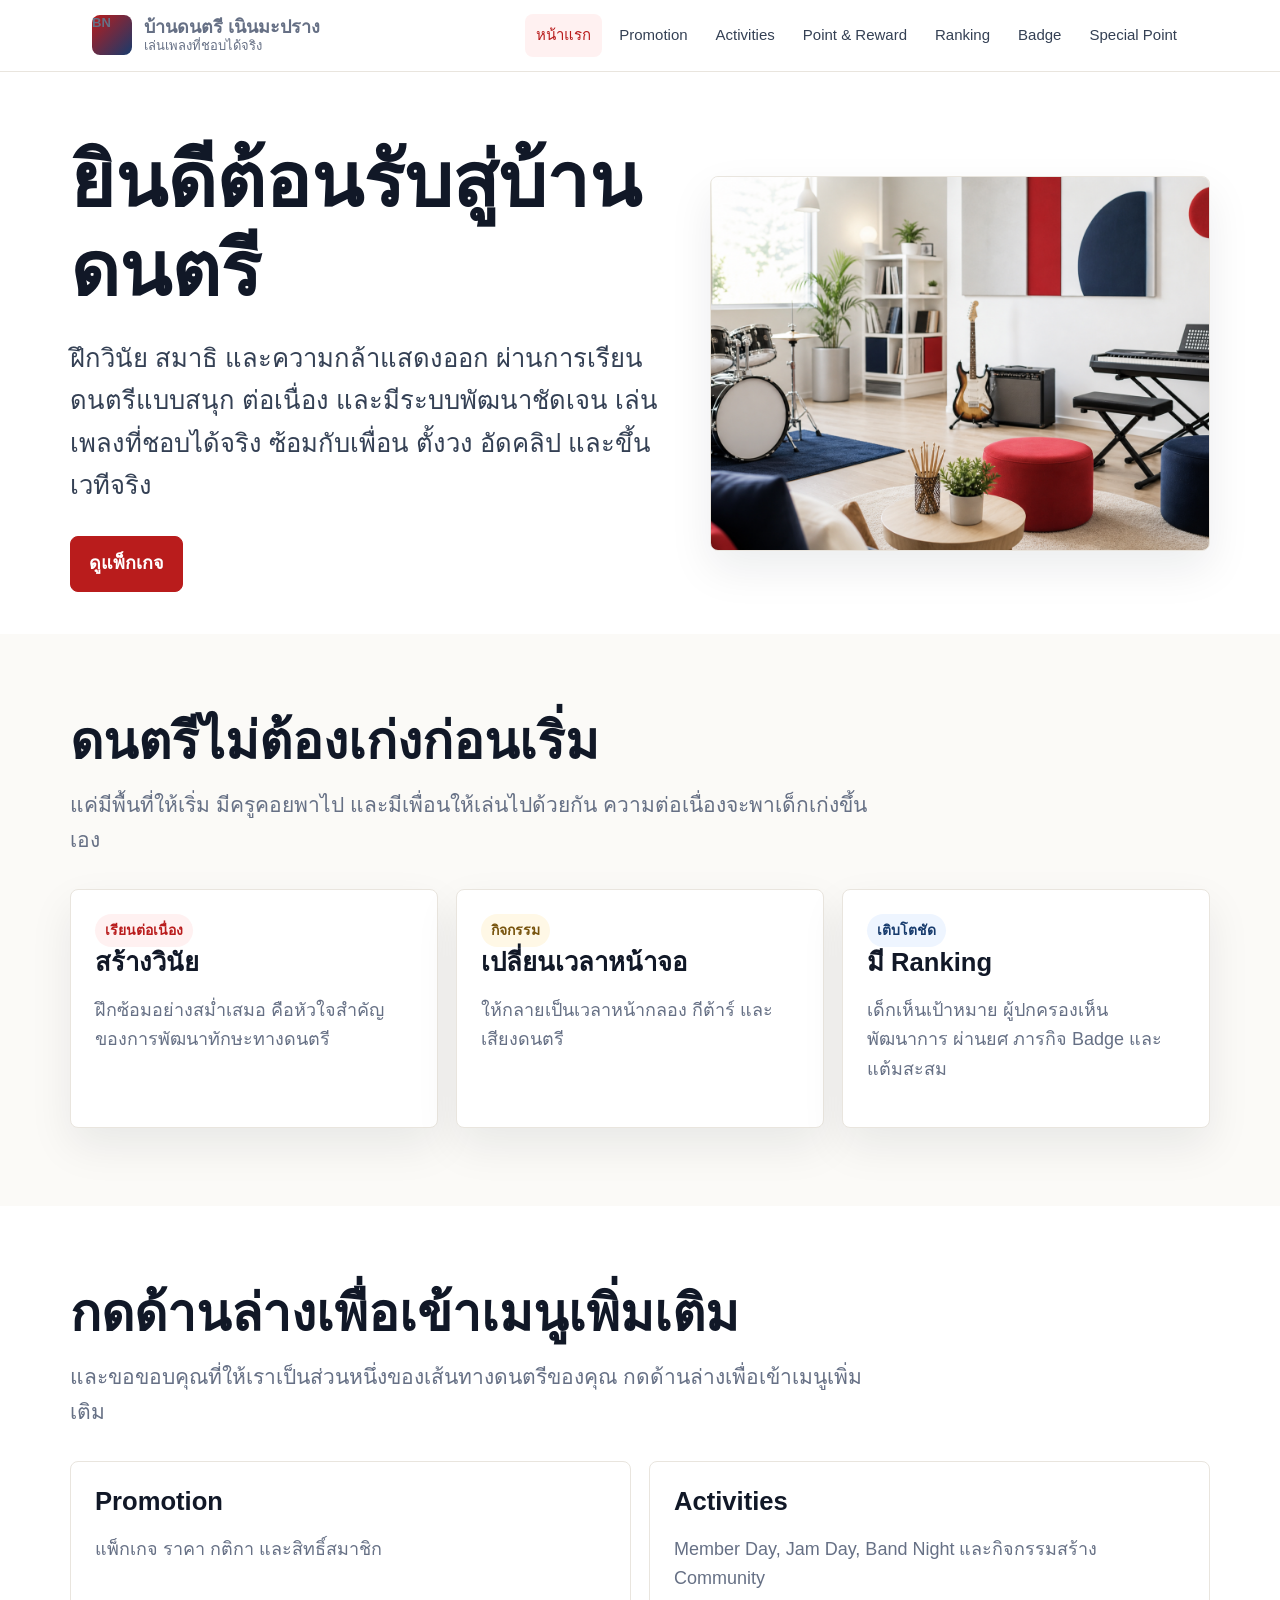
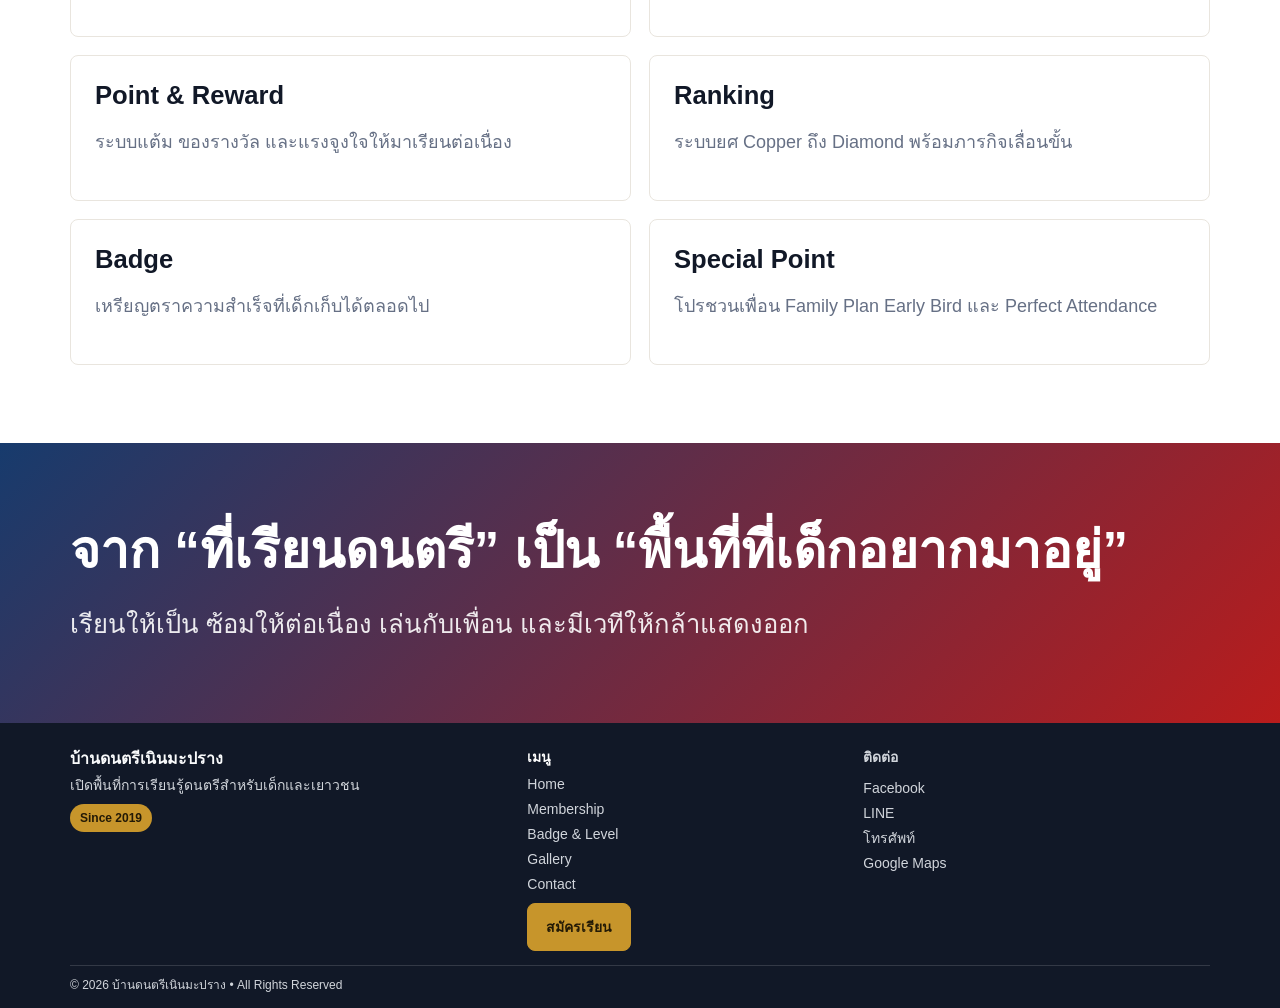
==== index.html @ 653e2a2e "Add files via upload" ====
﻿<!doctype html>
<html lang="th">
  <head>
    <meta charset="utf-8">
    <meta name="viewport" content="width=device-width, initial-scale=1">
    <title>บ้านดนตรี เนินมะปราง | พื่นที่ดีดีสำหรับเด็กๆ </title>
    <meta name="description" content="เรียน ซ้อม เล่นจริง ขึ้นเวทีจริง ในที่เดียว ระบบสมาชิกบ้านดนตรี เนินมะปราง">
    <link rel="stylesheet" href="assets/styles.css">
  </head>
  <body>
    <header class="site-header">
      <nav class="nav" aria-label="เมนูหลัก">
        <a class="brand" href="index.html">
          <span class="brand-mark">BN</span>
          <span><strong>บ้านดนตรี เนินมะปราง</strong><span>เล่นเพลงที่ชอบได้จริง</span></span>
        </a>
        <button class="nav-toggle" type="button" aria-label="เปิดเมนู" aria-expanded="false">☰</button>
        <div class="nav-links">
          <a class="active" href="index.html">หน้าแรก</a>
          <a href="promotion.html">Promotion</a>
          <a href="activities.html">Activities</a>
          <a href="point-reward.html">Point & Reward</a>
          <a href="ranking.html">Ranking</a>
          <a href="badge.html">Badge</a>
          <a href="special-point.html">Special Point</a>
        </div>
      </nav>
    </header>

    <main>
      <section class="hero">
        <div class="hero-grid">
          <div class="hero-copy">
            
            <h1>ยินดีต้อนรับสู่บ้านดนตรี</h1>
            <p class="lead">ฝึกวินัย สมาธิ และความกล้าแสดงออก
ผ่านการเรียนดนตรีแบบสนุก ต่อเนื่อง และมีระบบพัฒนาชัดเจน
เล่นเพลงที่ชอบได้จริง
ซ้อมกับเพื่อน ตั้งวง อัดคลิป และขึ้นเวทีจริง
</p>
            <div class="hero-actions">
              <a class="button" href="promotion.html">ดูแพ็กเกจ</a>
            </div>
          </div>
          <div class="hero-media">
            <img src="assets/music-room-hero.png" alt="ห้องดนตรีสว่างสะอาดพร้อมเครื่องดนตรีสำหรับเรียนและซ้อม">
          </div>
        </div>
      </section>

      <section class="section alt">
        <div class="container">
          <div class="section-head">
            <h2>ดนตรีไม่ต้องเก่งก่อนเริ่ม</h2>
            <p>แค่มีพื้นที่ให้เริ่ม มีครูคอยพาไป และมีเพื่อนให้เล่นไปด้วยกัน ความต่อเนื่องจะพาเด็กเก่งขึ้นเอง</p>
          </div>
          <div class="grid">
            <article class="card feature">
              <span class="tag red">เรียนต่อเนื่อง</span>
              <h3>สร้างวินัย</h3>
              <p>ฝึกซ้อมอย่างสม่ำเสมอ คือหัวใจสำคัญของการพัฒนาทักษะทางดนตรี</p>
            </article>
            <article class="card feature">
              <span class="tag gold">กิจกรรม</span>
              <h3>เปลี่ยนเวลาหน้าจอ</h3>
              <p>ให้กลายเป็นเวลาหน้ากลอง กีต้าร์ และเสียงดนตรี</p>
            </article>
            <article class="card feature">
              <span class="tag">เติบโตชัด</span>
              <h3>มี Ranking</h3>
              <p>เด็กเห็นเป้าหมาย ผู้ปกครองเห็นพัฒนาการ ผ่านยศ ภารกิจ Badge และแต้มสะสม</p>
            </article>
          </div>
        </div>
      </section>

      <section class="section">
        <div class="container">
          <div class="section-head">
            <h2>กดด้านล่างเพื่อเข้าเมนูเพิ่มเติม</h2>
            <p>และขอขอบคุณที่ให้เราเป็นส่วนหนึ่งของเส้นทางดนตรีของคุณ กดด้านล่างเพื่อเข้าเมนูเพิ่มเติม </p>
          </div>
          <div class="grid two">
            <a class="card" href="promotion.html"><h3>Promotion</h3><p>แพ็กเกจ ราคา กติกา และสิทธิ์สมาชิก</p></a>
            <a class="card" href="activities.html"><h3>Activities</h3><p>Member Day, Jam Day, Band Night และกิจกรรมสร้าง Community</p></a>
            <a class="card" href="point-reward.html"><h3>Point & Reward</h3><p>ระบบแต้ม ของรางวัล และแรงจูงใจให้มาเรียนต่อเนื่อง</p></a>
            <a class="card" href="ranking.html"><h3>Ranking</h3><p>ระบบยศ Copper ถึง Diamond พร้อมภารกิจเลื่อนขั้น</p></a>
            <a class="card" href="badge.html"><h3>Badge</h3><p>เหรียญตราความสำเร็จที่เด็กเก็บได้ตลอดไป</p></a>
            <a class="card" href="special-point.html"><h3>Special Point</h3><p>โปรชวนเพื่อน Family Plan Early Bird และ Perfect Attendance</p></a>
          </div>
        </div>
      </section>

      <section class="section quote-band">
        <div class="container">
          <h2>จาก “ที่เรียนดนตรี” เป็น “พื้นที่ที่เด็กอยากมาอยู่”</h2>
          <p class="lead">เรียนให้เป็น ซ้อมให้ต่อเนื่อง เล่นกับเพื่อน และมีเวทีให้กล้าแสดงออก</p>
        </div>
      </section>
    </main>

    <footer class="site-footer" id="contact-footer">
  <div class="footer-grid">
    <div class="footer-brand">
      <strong>บ้านดนตรีเนินมะปราง</strong>
      <p>เปิดพื้นที่การเรียนรู้ดนตรีสำหรับเด็กและเยาวชน</p>
      <span class="footer-since">Since 2019</span>
    </div>
    <div>
      <p class="footer-title">เมนู</p>
      <div class="footer-links">
        <a href="index.html">Home</a>
        <a href="promotion.html">Membership</a>
        <a href="ranking.html">Badge &amp; Level</a>
        <a href="activities.html">Gallery</a>
        <a href="#contact-footer">Contact</a>
      </div>
      <div class="footer-apply">
        <a class="button gold" href="promotion.html">สมัครเรียน</a>
      </div>
    </div>
    <div class="footer-contact">
      <p class="footer-title">ติดต่อ</p>
      <a href="#">Facebook</a>
      <a href="#">LINE</a>
      <a href="tel:">โทรศัพท์</a>
      <a href="#">Google Maps</a>
    </div>
  </div>
  <div class="footer-bottom">© 2026 บ้านดนตรีเนินมะปราง • All Rights Reserved</div>
</footer>
    <button class="to-top" type="button" aria-label="กลับขึ้นด้านบน">↑</button>
    <script src="assets/script.js"></script>
  </body>
</html>
---- assets/styles.css ----
:root {
  --white: #ffffff;
  --paper: #fbfaf7;
  --ink: #111827;
  --muted: #667085;
  --line: #e9e5de;
  --red: #b91c1c;
  --red-soft: #fff1f1;
  --gold: #c7952b;
  --gold-soft: #fff8e6;
  --blue: #173b6d;
  --blue-soft: #eef5ff;
  --shadow: 0 18px 44px rgba(17, 24, 39, 0.08);
  --radius: 8px;
  --max: 1140px;
}

* {
  box-sizing: border-box;
}

html {
  scroll-behavior: smooth;
}

body {
  margin: 0;
  color: var(--ink);
  background: var(--white);
  font-family: Tahoma, Arial, sans-serif;
  font-size: 18px;
  line-height: 1.65;
}

img {
  display: block;
  width: 100%;
  height: auto;
}

a {
  color: inherit;
  text-decoration: none;
}

.site-header {
  position: sticky;
  top: 0;
  z-index: 50;
  background: rgba(255, 255, 255, 0.94);
  border-bottom: 1px solid var(--line);
  backdrop-filter: blur(18px);
}

.nav {
  max-width: var(--max);
  margin: 0 auto;
  padding: 14px 22px;
  display: flex;
  align-items: center;
  justify-content: space-between;
  gap: 18px;
}

.brand {
  display: flex;
  align-items: center;
  gap: 12px;
  min-width: 230px;
}

.brand-mark {
  width: 40px;
  height: 40px;
  display: grid;
  place-items: center;
  color: var(--white);
  background: linear-gradient(135deg, var(--red), var(--blue));
  border-radius: 8px;
  font-weight: 700;
}

.brand strong {
  display: block;
  font-size: 18px;
  line-height: 1.2;
}

.brand span {
  display: block;
  color: var(--muted);
  font-size: 13px;
  line-height: 1.2;
}

.nav-toggle {
  display: none;
  width: 44px;
  height: 44px;
  border: 1px solid var(--line);
  background: var(--white);
  border-radius: var(--radius);
  font-size: 24px;
  cursor: pointer;
}

.nav-links {
  display: flex;
  align-items: center;
  justify-content: flex-end;
  gap: 6px;
  flex-wrap: wrap;
}

.nav-links a {
  padding: 9px 11px;
  color: #344054;
  border-radius: 8px;
  font-size: 15px;
}

.nav-links a:hover,
.nav-links a.active {
  color: var(--red);
  background: var(--red-soft);
}

.section {
  padding: 78px 22px;
}

.section.alt {
  background: var(--paper);
}

.container {
  width: 100%;
  max-width: var(--max);
  margin: 0 auto;
}

.hero {
  padding: 64px 22px 42px;
}

.hero-grid {
  max-width: var(--max);
  margin: 0 auto;
  display: grid;
  grid-template-columns: minmax(0, 1fr) minmax(320px, 500px);
  gap: 42px;
  align-items: center;
}

.hero-copy {
  max-width: 720px;
}

.eyebrow {
  display: inline-flex;
  align-items: center;
  gap: 10px;
  margin: 0 0 18px;
  color: var(--blue);
  font-weight: 700;
  font-size: 16px;
}

.eyebrow::before {
  content: "";
  width: 36px;
  height: 3px;
  background: var(--gold);
  border-radius: 999px;
}

h1,
h2,
h3 {
  margin: 0;
  line-height: 1.18;
  letter-spacing: 0;
}

h1 {
  font-size: clamp(42px, 6vw, 76px);
}

h2 {
  font-size: clamp(34px, 4vw, 54px);
}

h3 {
  font-size: clamp(24px, 2vw, 30px);
}

.lead {
  margin: 22px 0 0;
  max-width: 760px;
  color: #344054;
  font-size: clamp(20px, 2vw, 26px);
}

.hero-actions,
.actions {
  margin-top: 30px;
  display: flex;
  gap: 12px;
  flex-wrap: wrap;
}

.button {
  display: inline-flex;
  align-items: center;
  justify-content: center;
  min-height: 48px;
  padding: 12px 18px;
  color: var(--white);
  background: var(--red);
  border: 1px solid var(--red);
  border-radius: 8px;
  font-weight: 700;
}

.button.secondary {
  color: var(--blue);
  background: var(--white);
  border-color: var(--blue);
}

.button.gold {
  color: #231a06;
  background: var(--gold);
  border-color: var(--gold);
}

.button.green {
  color: var(--white);
  background: #15803d;
  border-color: #15803d;
}

.button.blue {
  color: var(--white);
  background: #1d4ed8;
  border-color: #1d4ed8;
}

.button.pink-purple {
  color: var(--white);
  background: linear-gradient(135deg, #db2777, #7c3aed);
  border-color: #a21caf;
}

.hero-media {
  overflow: hidden;
  border: 1px solid var(--line);
  border-radius: var(--radius);
  box-shadow: var(--shadow);
  background: var(--paper);
}

.hero-media img {
  aspect-ratio: 4 / 3;
  object-fit: cover;
}

.section-head {
  max-width: 820px;
  margin-bottom: 32px;
}

.section-head p {
  margin: 16px 0 0;
  color: var(--muted);
  font-size: 21px;
}

.grid {
  display: grid;
  grid-template-columns: repeat(3, minmax(0, 1fr));
  gap: 18px;
}

.grid.two {
  grid-template-columns: repeat(2, minmax(0, 1fr));
}

.promo-grid {
  display: grid;
  grid-template-columns: repeat(2, minmax(0, 1fr));
  gap: 18px;
}

.promo-card {
  min-height: 100%;
  display: flex;
  flex-direction: column;
}

.promo-card .list {
  flex: 1;
}

.promo-card .button {
  margin-top: 20px;
  align-self: flex-start;
}

.detail-layout {
  display: grid;
  grid-template-columns: minmax(0, 1.25fr) minmax(280px, 0.75fr);
  gap: 22px;
  align-items: start;
}

.detail-panel {
  position: sticky;
  top: 92px;
}

.summary-row {
  display: grid;
  grid-template-columns: 180px 1fr;
  gap: 12px;
  padding: 14px 0;
  border-top: 1px solid var(--line);
}

.summary-row:first-child {
  border-top: 0;
}

.summary-row strong {
  color: var(--blue);
}

.card {
  padding: 24px;
  background: var(--white);
  border: 1px solid var(--line);
  border-radius: var(--radius);
}

.card.feature {
  box-shadow: var(--shadow);
}

.card p {
  color: var(--muted);
}

.price {
  margin: 14px 0;
  color: var(--red);
  font-size: 34px;
  font-weight: 700;
}

.price small {
  color: var(--muted);
  font-size: 16px;
  font-weight: 400;
}

.tag {
  display: inline-flex;
  padding: 5px 10px;
  color: var(--blue);
  background: var(--blue-soft);
  border-radius: 999px;
  font-size: 14px;
  font-weight: 700;
}

.tag.gold {
  color: #77530c;
  background: var(--gold-soft);
}

.tag.red {
  color: var(--red);
  background: var(--red-soft);
}

.list {
  margin: 16px 0 0;
  padding: 0;
  list-style: none;
}

.list li {
  position: relative;
  padding: 9px 0 9px 28px;
  border-top: 1px solid var(--line);
}

.list li:first-child {
  border-top: 0;
}

.list li::before {
  content: "";
  position: absolute;
  left: 0;
  top: 20px;
  width: 10px;
  height: 10px;
  background: var(--gold);
  border-radius: 50%;
}

.table-wrap {
  overflow-x: auto;
  border: 1px solid var(--line);
  border-radius: var(--radius);
  background: var(--white);
}

table {
  width: 100%;
  min-width: 680px;
  border-collapse: collapse;
}

th,
td {
  padding: 18px;
  text-align: left;
  border-bottom: 1px solid var(--line);
  vertical-align: top;
}

th {
  color: var(--blue);
  background: #f8fafc;
}

tr:last-child td {
  border-bottom: 0;
}

.rank {
  border-left: 6px solid var(--gold);
}

.rank.copper {
  border-left-color: #b87333;
}

.rank.silver {
  border-left-color: #9ca3af;
}

.rank.gold {
  border-left-color: var(--gold);
}

.rank.platinum {
  border-left-color: #5b8def;
}

.rank.diamond {
  border-left-color: #1d4ed8;
}

.step {
  display: grid;
  grid-template-columns: 54px 1fr;
  gap: 16px;
  align-items: start;
}

.step-number {
  width: 54px;
  height: 54px;
  display: grid;
  place-items: center;
  color: var(--white);
  background: var(--blue);
  border-radius: 8px;
  font-weight: 700;
}

.quote-band {
  color: var(--white);
  background: linear-gradient(135deg, var(--blue), var(--red));
}

.quote-band .lead {
  color: rgba(255, 255, 255, 0.9);
}

.site-footer {
  padding: 24px 22px 14px;
  color: #f9fafb;
  background: #111827;
  font-size: 14px;
  line-height: 1.5;
}

.footer-grid {
  max-width: var(--max);
  margin: 0 auto;
  display: grid;
  grid-template-columns: 1.25fr 0.9fr 1fr;
  gap: 24px;
  align-items: start;
}

.footer-brand strong {
  display: block;
  font-size: 16px;
}

.footer-brand p,
.footer-contact p,
.footer-bottom {
  color: #d1d5db;
}

.footer-brand p {
  margin: 4px 0 8px;
}

.footer-since {
  display: inline-flex;
  padding: 5px 10px;
  color: #231a06;
  background: var(--gold);
  border-radius: 999px;
  font-size: 12px;
  font-weight: 700;
}

.footer-title {
  margin: 0 0 6px;
  color: var(--white);
  font-weight: 700;
}

.footer-links {
  display: flex;
  flex-direction: column;
  align-items: flex-start;
  gap: 4px;
}

.footer-links a,
.footer-contact a {
  color: #d1d5db;
}

.footer-links a:hover,
.footer-contact a:hover {
  color: var(--white);
}

.footer-apply {
  margin-top: 8px;
}

.footer-contact {
  display: flex;
  flex-direction: column;
  align-items: flex-start;
  gap: 4px;
}

.footer-bottom {
  max-width: var(--max);
  margin: 14px auto 0;
  padding-top: 10px;
  border-top: 1px solid rgba(255, 255, 255, 0.14);
  font-size: 12px;
}

.to-top {
  position: fixed;
  right: 18px;
  bottom: 18px;
  width: 46px;
  height: 46px;
  display: none;
  place-items: center;
  color: var(--white);
  background: var(--blue);
  border: 0;
  border-radius: 8px;
  cursor: pointer;
  box-shadow: var(--shadow);
}

.to-top.show {
  display: grid;
}

@media (max-width: 920px) {
  .nav {
    align-items: flex-start;
  }

  .nav-toggle {
    display: block;
  }

  .nav-links {
    position: absolute;
    left: 16px;
    right: 16px;
    top: 74px;
    display: none;
    flex-direction: column;
    align-items: stretch;
    padding: 12px;
    background: var(--white);
    border: 1px solid var(--line);
    border-radius: var(--radius);
    box-shadow: var(--shadow);
  }

  .nav-links.open {
    display: flex;
  }

  .nav-links a {
    padding: 13px 14px;
    font-size: 18px;
  }

  .hero-grid,
  .grid,
  .grid.two,
  .promo-grid,
  .detail-layout,
  .footer-grid {
    grid-template-columns: 1fr;
  }

  .detail-panel {
    position: static;
  }

  .hero {
    padding-top: 42px;
  }

  .section {
    padding: 56px 18px;
  }
}

@media (max-width: 560px) {
  body {
    font-size: 17px;
  }

  .brand {
    min-width: 0;
  }

  .brand span {
    display: none;
  }

  .hero-actions,
  .actions {
    flex-direction: column;
  }

  .button {
    width: 100%;
  }

  .card {
    padding: 20px;
  }

  .summary-row {
    grid-template-columns: 1fr;
  }
}
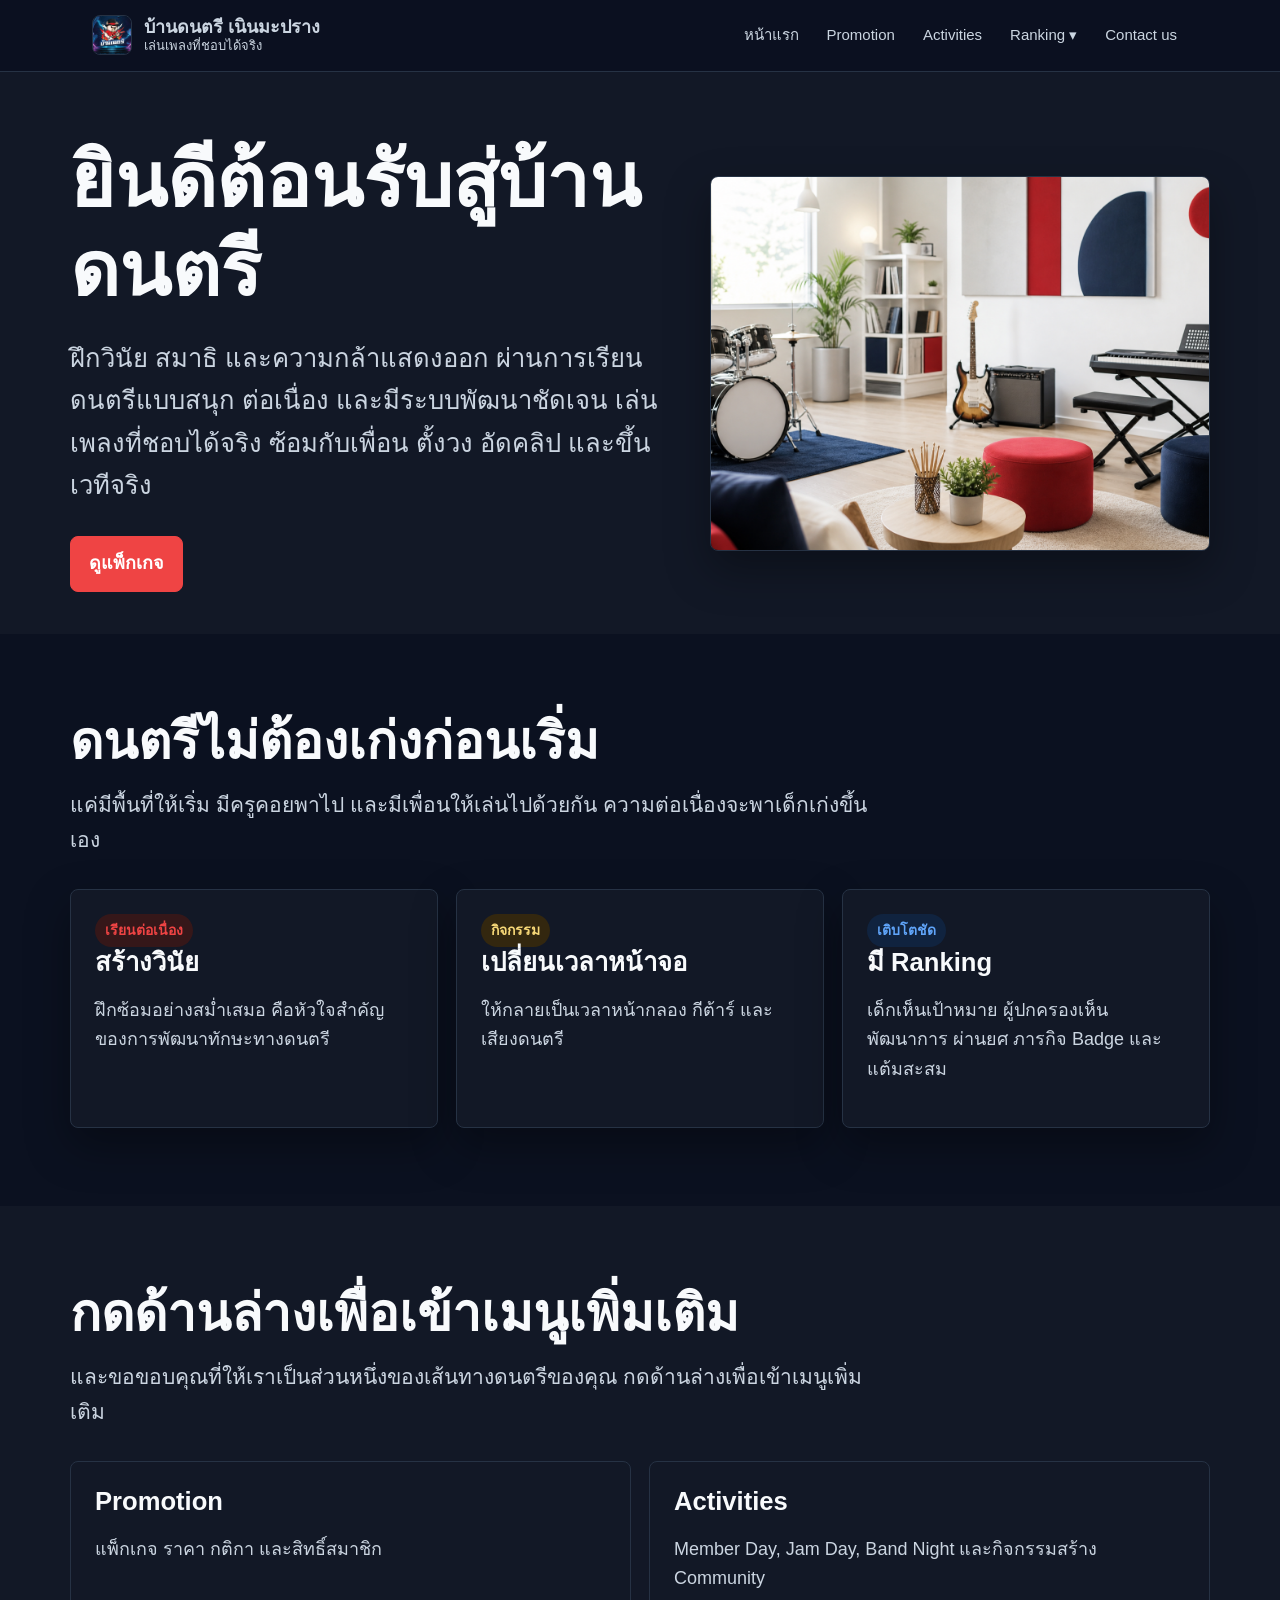
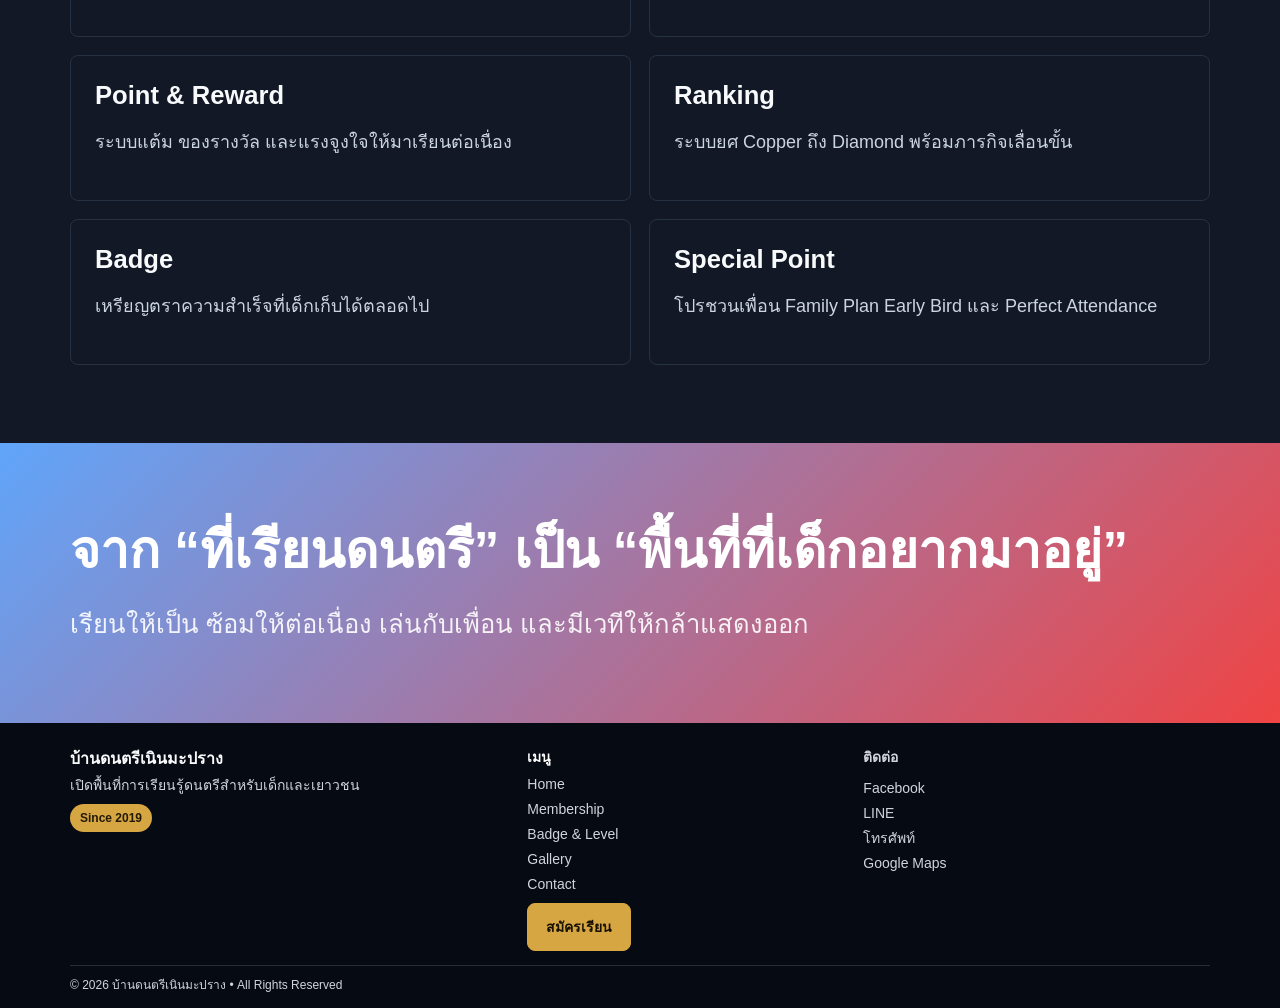
==== commit e0a48fdc: "Add files via upload" ====
--- a/index.html
+++ b/index.html
@@ -11,20 +11,25 @@
     <header class="site-header">
       <nav class="nav" aria-label="เมนูหลัก">
         <a class="brand" href="index.html">
-          <span class="brand-mark">BN</span>
+          <img class="brand-mark" src="assets/logo/logo.jpg" alt="โลโก้บ้านดนตรีเนินมะปราง">
           <span><strong>บ้านดนตรี เนินมะปราง</strong><span>เล่นเพลงที่ชอบได้จริง</span></span>
         </a>
         <button class="nav-toggle" type="button" aria-label="เปิดเมนู" aria-expanded="false">☰</button>
         <div class="nav-links">
-          <a class="active" href="index.html">หน้าแรก</a>
-          <a href="promotion.html">Promotion</a>
-          <a href="activities.html">Activities</a>
-          <a href="point-reward.html">Point & Reward</a>
-          <a href="ranking.html">Ranking</a>
-          <a href="badge.html">Badge</a>
-          <a href="special-point.html">Special Point</a>
-        </div>
-      </nav>
+  <a href="index.html">หน้าแรก</a>
+  <a href="promotion.html">Promotion</a>
+  <a href="activities.html">Activities</a>
+  <div class="dropdown">
+    <button class="dropdown-toggle" type="button" aria-expanded="false">Ranking ▾</button>
+    <div class="dropdown-menu">
+      <a href="point-reward.html">Point and Reward</a>
+      <a href="ranking.html">Ranking</a>
+      <a href="badge.html">Badge</a>
+      <a href="special-point.html">Special Point</a>
+    </div>
+  </div>
+  <a href="https://www.facebook.com/KruNad">Contact us</a>
+</div></nav>
     </header>
 
     <main>
@@ -121,10 +126,10 @@
     </div>
     <div class="footer-contact">
       <p class="footer-title">ติดต่อ</p>
-      <a href="#">Facebook</a>
+      <a href="https://www.facebook.com/KruNad">Facebook</a>
       <a href="#">LINE</a>
       <a href="tel:">โทรศัพท์</a>
-      <a href="#">Google Maps</a>
+      <a href="https://maps.app.goo.gl/mKaxBHQPnWAKDWCU8">Google Maps</a>
     </div>
   </div>
   <div class="footer-bottom">© 2026 บ้านดนตรีเนินมะปราง • All Rights Reserved</div>
@@ -134,3 +139,7 @@
   </body>
 </html>
 
+
+
+
+
--- a/assets/styles.css
+++ b/assets/styles.css
@@ -1,16 +1,16 @@
 :root {
-  --white: #ffffff;
-  --paper: #fbfaf7;
-  --ink: #111827;
-  --muted: #667085;
-  --line: #e9e5de;
-  --red: #b91c1c;
-  --red-soft: #fff1f1;
-  --gold: #c7952b;
-  --gold-soft: #fff8e6;
-  --blue: #173b6d;
-  --blue-soft: #eef5ff;
-  --shadow: 0 18px 44px rgba(17, 24, 39, 0.08);
+  --white: #121826;
+  --paper: #0b1120;
+  --ink: #f8fafc;
+  --muted: #cbd5e1;
+  --line: #263244;
+  --red: #ef4444;
+  --red-soft: #351719;
+  --gold: #d6a642;
+  --gold-soft: #33270f;
+  --blue: #60a5fa;
+  --blue-soft: #10233f;
+  --shadow: 0 18px 44px rgba(0, 0, 0, 0.34);
   --radius: 8px;
   --max: 1140px;
 }
@@ -47,7 +47,7 @@
   position: sticky;
   top: 0;
   z-index: 50;
-  background: rgba(255, 255, 255, 0.94);
+  background: rgba(11, 17, 32, 0.92);
   border-bottom: 1px solid var(--line);
   backdrop-filter: blur(18px);
 }
@@ -74,10 +74,13 @@
   height: 40px;
   display: grid;
   place-items: center;
-  color: var(--white);
-  background: linear-gradient(135deg, var(--red), var(--blue));
+  color: #ffffff;
+  background: #ffffff;
   border-radius: 8px;
   font-weight: 700;
+  overflow: hidden;
+  border: 1px solid var(--line);
+  object-fit: cover;
 }
 
 .brand strong {
@@ -91,6 +94,11 @@
   color: var(--muted);
   font-size: 13px;
   line-height: 1.2;
+}
+
+.brand::after {
+  content: "";
+  display: none;
 }
 
 .nav-toggle {
@@ -99,6 +107,7 @@
   height: 44px;
   border: 1px solid var(--line);
   background: var(--white);
+  color: var(--ink);
   border-radius: var(--radius);
   font-size: 24px;
   cursor: pointer;
@@ -112,17 +121,56 @@
   flex-wrap: wrap;
 }
 
-.nav-links a {
+.nav-links a,
+.dropdown-toggle {
   padding: 9px 11px;
-  color: #344054;
+  color: var(--muted);
   border-radius: 8px;
   font-size: 15px;
 }
 
+.dropdown-toggle {
+  border: 0;
+  background: transparent;
+  font-family: inherit;
+  cursor: pointer;
+}
+
 .nav-links a:hover,
-.nav-links a.active {
+.nav-links a.active,
+.dropdown-toggle:hover,
+.dropdown.open > .dropdown-toggle {
   color: var(--red);
   background: var(--red-soft);
+}
+
+.dropdown {
+  position: relative;
+}
+
+.dropdown-menu {
+  position: absolute;
+  top: 100%;
+  right: 0;
+  min-width: 230px;
+  display: none;
+  padding: 12px 8px 8px;
+  background: var(--white);
+  border: 1px solid var(--line);
+  border-radius: var(--radius);
+  box-shadow: var(--shadow);
+}
+
+.dropdown:hover .dropdown-menu,
+.dropdown.open .dropdown-menu,
+.dropdown:focus-within .dropdown-menu {
+  display: grid;
+  gap: 4px;
+}
+
+.dropdown-menu a {
+  display: block;
+  padding: 10px 12px;
 }
 
 .section {
@@ -197,7 +245,7 @@
 .lead {
   margin: 22px 0 0;
   max-width: 760px;
-  color: #344054;
+  color: var(--muted);
   font-size: clamp(20px, 2vw, 26px);
 }
 
@@ -215,7 +263,7 @@
   justify-content: center;
   min-height: 48px;
   padding: 12px 18px;
-  color: var(--white);
+  color: #ffffff;
   background: var(--red);
   border: 1px solid var(--red);
   border-radius: 8px;
@@ -223,31 +271,31 @@
 }
 
 .button.secondary {
-  color: var(--blue);
-  background: var(--white);
+  color: var(--ink);
+  background: transparent;
   border-color: var(--blue);
 }
 
 .button.gold {
-  color: #231a06;
+  color: #171003;
   background: var(--gold);
   border-color: var(--gold);
 }
 
 .button.green {
-  color: var(--white);
+  color: #ffffff;
   background: #15803d;
   border-color: #15803d;
 }
 
 .button.blue {
-  color: var(--white);
+  color: #ffffff;
   background: #1d4ed8;
   border-color: #1d4ed8;
 }
 
 .button.pink-purple {
-  color: var(--white);
+  color: #ffffff;
   background: linear-gradient(135deg, #db2777, #7c3aed);
   border-color: #a21caf;
 }
@@ -374,7 +422,7 @@
 }
 
 .tag.gold {
-  color: #77530c;
+  color: #f8d978;
   background: var(--gold-soft);
 }
 
@@ -433,7 +481,7 @@
 
 th {
   color: var(--blue);
-  background: #f8fafc;
+  background: #172033;
 }
 
 tr:last-child td {
@@ -476,14 +524,14 @@
   height: 54px;
   display: grid;
   place-items: center;
-  color: var(--white);
+  color: #ffffff;
   background: var(--blue);
   border-radius: 8px;
   font-weight: 700;
 }
 
 .quote-band {
-  color: var(--white);
+  color: #ffffff;
   background: linear-gradient(135deg, var(--blue), var(--red));
 }
 
@@ -494,7 +542,7 @@
 .site-footer {
   padding: 24px 22px 14px;
   color: #f9fafb;
-  background: #111827;
+  background: #060a12;
   font-size: 14px;
   line-height: 1.5;
 }
@@ -535,7 +583,7 @@
 
 .footer-title {
   margin: 0 0 6px;
-  color: var(--white);
+  color: #ffffff;
   font-weight: 700;
 }
 
@@ -553,7 +601,7 @@
 
 .footer-links a:hover,
 .footer-contact a:hover {
-  color: var(--white);
+  color: #ffffff;
 }
 
 .footer-apply {
@@ -583,7 +631,7 @@
   height: 46px;
   display: none;
   place-items: center;
-  color: var(--white);
+  color: #ffffff;
   background: var(--blue);
   border: 0;
   border-radius: 8px;
@@ -628,6 +676,26 @@
     font-size: 18px;
   }
 
+  .dropdown {
+    width: 100%;
+  }
+
+  .dropdown-toggle {
+    width: 100%;
+    padding: 13px 14px;
+    text-align: left;
+    font-size: 18px;
+  }
+
+  .dropdown-menu {
+    position: static;
+    min-width: 0;
+    margin-top: 4px;
+    padding: 6px;
+    box-shadow: none;
+    background: #172033;
+  }
+
   .hero-grid,
   .grid,
   .grid.two,
@@ -659,8 +727,28 @@
     min-width: 0;
   }
 
-  .brand span {
+  .brand > span:not(.brand-mark) {
     display: none;
+  }
+
+  .brand-mark {
+    display: grid;
+  }
+
+  .brand::after {
+    content: "กลับหน้าแรก";
+    display: inline-flex;
+    align-items: center;
+    justify-content: center;
+    min-height: 40px;
+    padding: 9px 14px;
+    color: #ffffff;
+    background: var(--red);
+    border: 1px solid var(--red);
+    border-radius: 8px;
+    font-size: 15px;
+    font-weight: 700;
+    line-height: 1.2;
   }
 
   .hero-actions,
